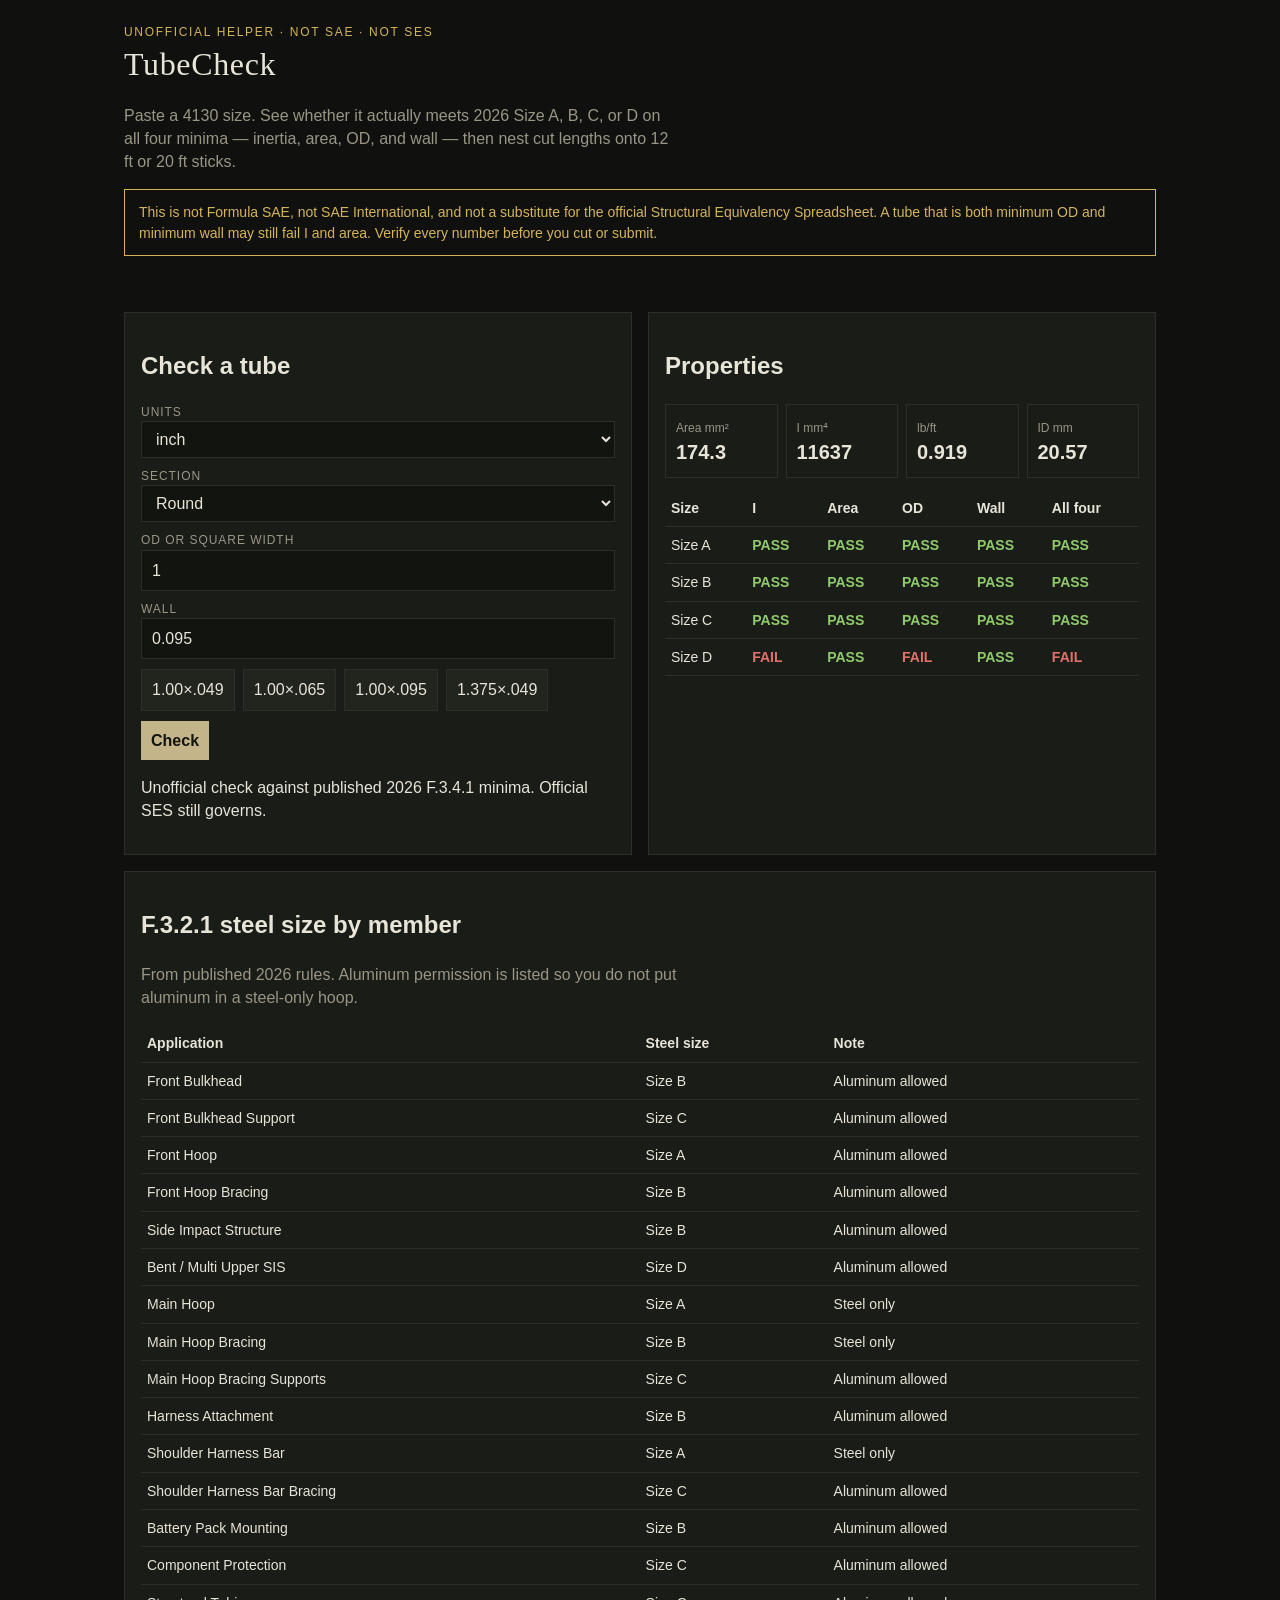
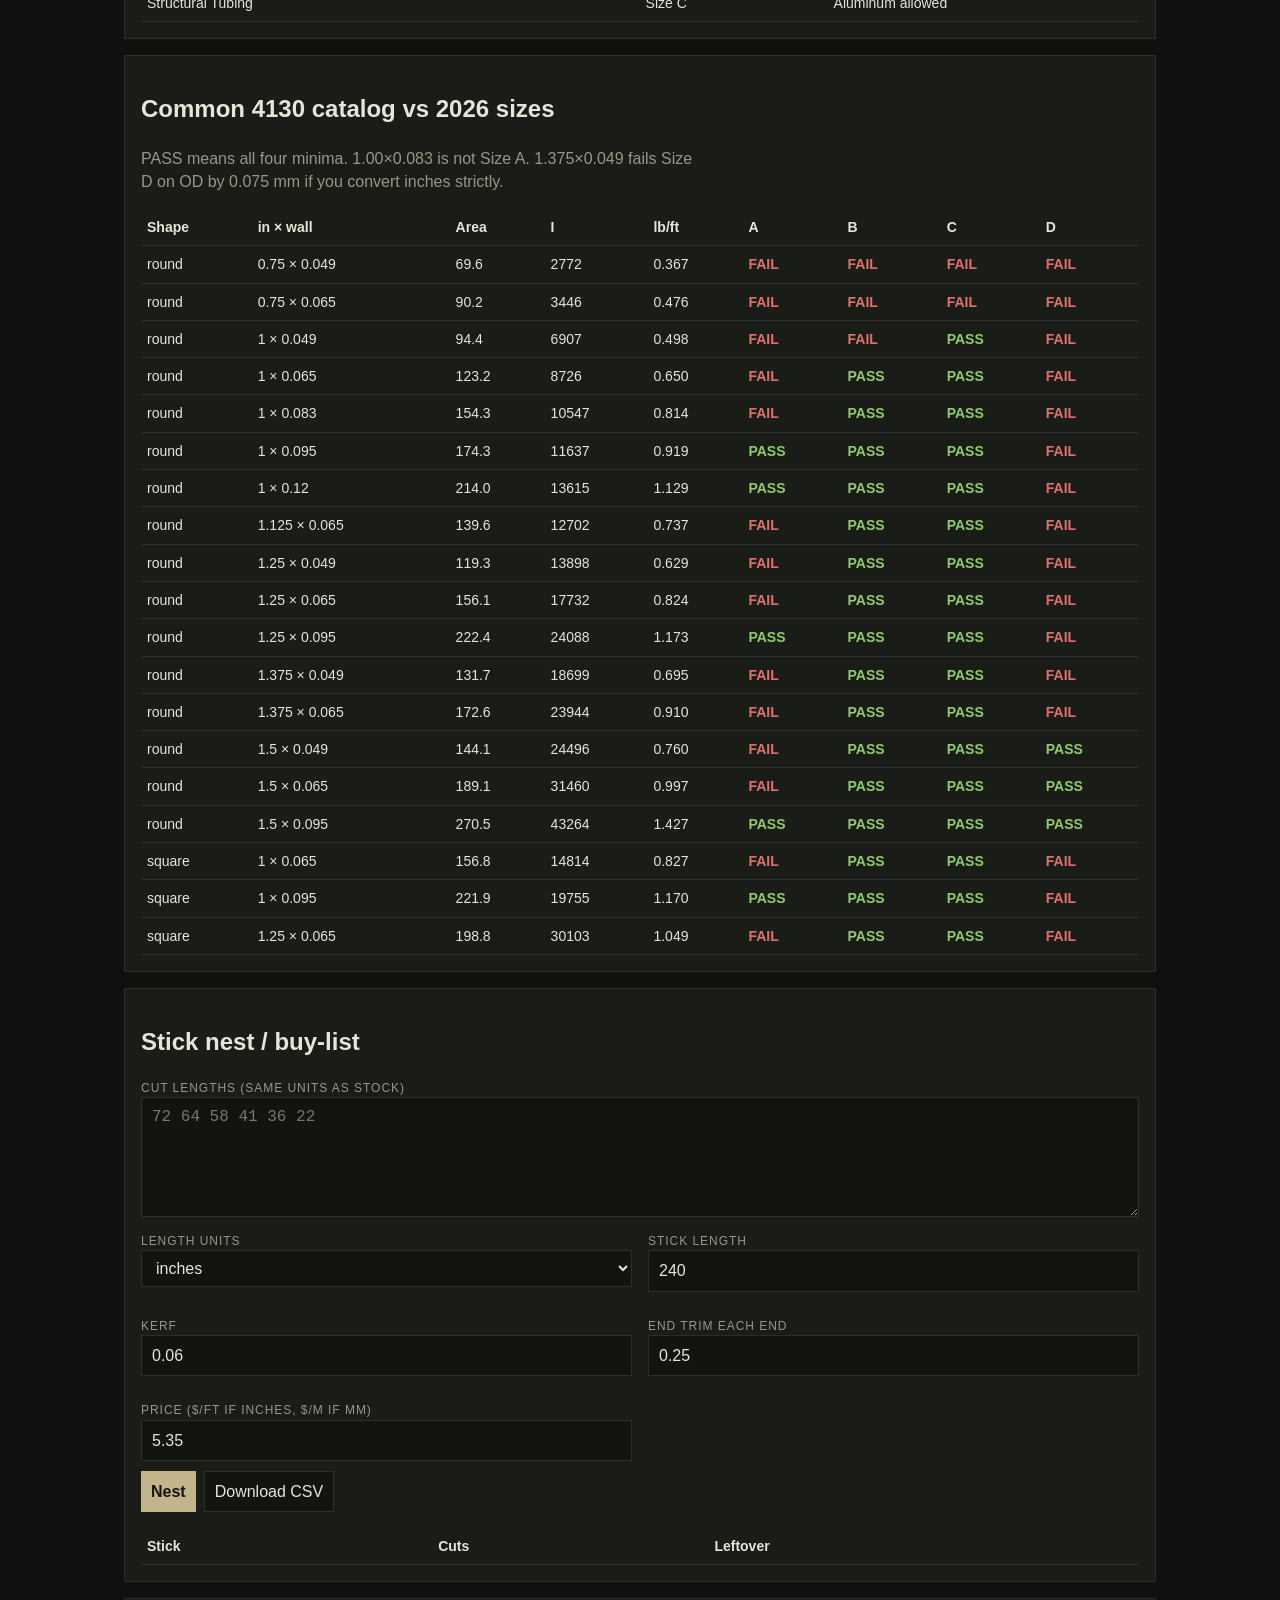
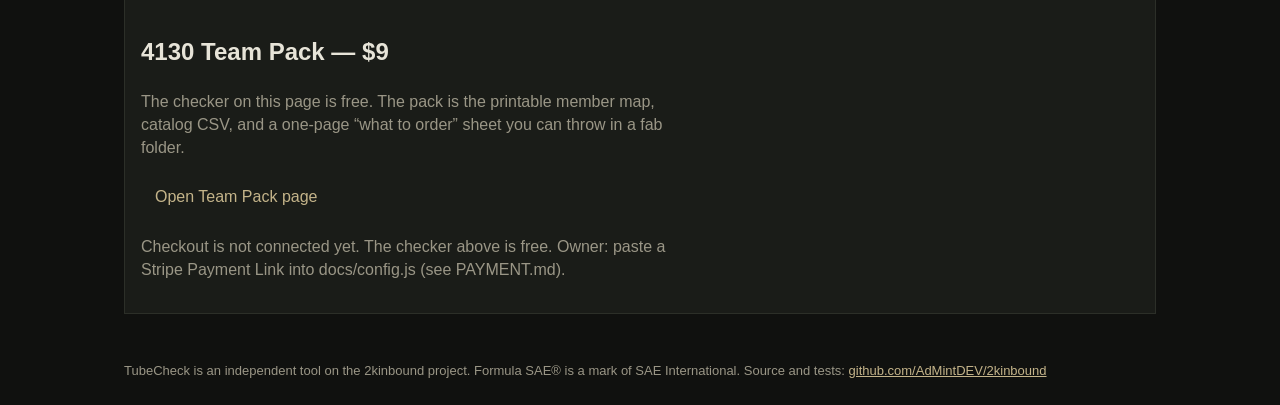
==== docs/index.html @ 3871f048 "Ship TubeCheck, a  FSAE 2026 tube checker, for the first-dollar experiment. Co-authored-by: Cursor <" ====
<!DOCTYPE html>
<html lang="en">
<head>
  <meta charset="UTF-8" />
  <meta name="viewport" content="width=device-width, initial-scale=1" />
  <title>TubeCheck — FSAE 2026 steel tube checker</title>
  <meta name="description" content="Unofficial Formula SAE 2026 F.3.4 Size A/B/C/D checker for 4130 round and square tube, plus a stick nest buy-list." />
  <link rel="stylesheet" href="./styles.css" />
</head>
<body>
  <header>
    <div class="kicker">Unofficial helper · not SAE · not SES</div>
    <h1>TubeCheck</h1>
    <p class="lede">Paste a 4130 size. See whether it actually meets 2026 Size A, B, C, or D on all four minima — inertia, area, OD, and wall — then nest cut lengths onto 12 ft or 20 ft sticks.</p>
    <div class="disclaimer">This is not Formula SAE, not SAE International, and not a substitute for the official Structural Equivalency Spreadsheet. A tube that is both minimum OD and minimum wall may still fail I and area. Verify every number before you cut or submit.</div>
  </header>
  <main>
    <div class="grid">
      <section class="panel">
        <h2>Check a tube</h2>
        <label for="units">Units</label>
        <select id="units"><option value="in">inch</option><option value="mm">mm</option></select>
        <label for="shape">Section</label>
        <select id="shape"><option value="round">Round</option><option value="square">Square</option></select>
        <label for="od">OD or square width</label>
        <input id="od" type="number" step="0.001" value="1" />
        <label for="wall">Wall</label>
        <input id="wall" type="number" step="0.001" value="0.095" />
        <div class="chips row">
          <button type="button" onclick="applyPreset(1,0.049,'round')">1.00×.049</button>
          <button type="button" onclick="applyPreset(1,0.065,'round')">1.00×.065</button>
          <button type="button" onclick="applyPreset(1,0.095,'round')">1.00×.095</button>
          <button type="button" onclick="applyPreset(1.375,0.049,'round')">1.375×.049</button>
        </div>
        <div class="row"><button class="primary" id="run" type="button">Check</button></div>
        <p id="check-status"></p>
      </section>
      <section class="panel">
        <h2>Properties</h2>
        <div class="metrics">
          <div class="metric"><span>Area mm²</span><b id="m-area">—</b></div>
          <div class="metric"><span>I mm⁴</span><b id="m-i">—</b></div>
          <div class="metric"><span>lb/ft</span><b id="m-mass">—</b></div>
          <div class="metric"><span>ID mm</span><b id="m-id">—</b></div>
        </div>
        <table>
          <thead><tr><th>Size</th><th>I</th><th>Area</th><th>OD</th><th>Wall</th><th>All four</th></tr></thead>
          <tbody id="size-rows"></tbody>
        </table>
      </section>
    </div>

    <section class="panel" style="margin-top:16px">
      <h2>F.3.2.1 steel size by member</h2>
      <p class="lede">From published 2026 rules. Aluminum permission is listed so you do not put aluminum in a steel-only hoop.</p>
      <table>
        <thead><tr><th>Application</th><th>Steel size</th><th>Note</th></tr></thead>
        <tbody id="app-rows"></tbody>
      </table>
    </section>

    <section class="panel" style="margin-top:16px">
      <h2>Common 4130 catalog vs 2026 sizes</h2>
      <p class="lede">PASS means all four minima. 1.00×0.083 is not Size A. 1.375×0.049 fails Size D on OD by 0.075 mm if you convert inches strictly.</p>
      <table>
        <thead><tr><th>Shape</th><th>in × wall</th><th>Area</th><th>I</th><th>lb/ft</th><th>A</th><th>B</th><th>C</th><th>D</th></tr></thead>
        <tbody id="cat-rows"></tbody>
      </table>
    </section>

    <section class="panel" style="margin-top:16px">
      <h2>Stick nest / buy-list</h2>
      <label for="cuts">Cut lengths (same units as stock)</label>
      <textarea id="cuts" placeholder="72 64 58 41 36 22"></textarea>
      <div class="grid">
        <div>
          <label for="nest-units">Length units</label>
          <select id="nest-units"><option value="in">inches</option><option value="mm">mm</option></select>
        </div>
        <div>
          <label for="stock">Stick length</label>
          <input id="stock" type="number" value="240" />
        </div>
        <div>
          <label for="kerf">Kerf</label>
          <input id="kerf" type="number" step="0.01" value="0.06" />
        </div>
        <div>
          <label for="trim">End trim each end</label>
          <input id="trim" type="number" step="0.01" value="0.25" />
        </div>
        <div>
          <label for="price">Price ($/ft if inches, $/m if mm)</label>
          <input id="price" type="number" step="0.01" value="5.35" />
        </div>
      </div>
      <div class="row">
        <button class="primary" id="nest-run" type="button">Nest</button>
        <button id="nest-dl" type="button">Download CSV</button>
      </div>
      <p id="nest-status"></p>
      <table>
        <thead><tr><th>Stick</th><th>Cuts</th><th>Leftover</th></tr></thead>
        <tbody id="nest-out"></tbody>
      </table>
    </section>

    <section class="panel" style="margin-top:16px">
      <h2>4130 Team Pack — $9</h2>
      <p class="lede">The checker on this page is free. The pack is the printable member map, catalog CSV, and a one-page “what to order” sheet you can throw in a fab folder.</p>
      <div class="row"><a class="primary" id="buy" href="./pack.html" style="display:inline-block;text-decoration:none;padding:10px 14px;">Open Team Pack page</a></div>
      <p id="pay-note" class="lede"></p>
    </section>
  </main>
  <footer>
    TubeCheck is an independent tool on the 2kinbound project. Formula SAE® is a mark of SAE International. Source and tests: <a href="https://github.com/AdMintDEV/2kinbound">github.com/AdMintDEV/2kinbound</a>
  </footer>
  <script src="./config.js"></script>
  <script src="./app.js"></script>
</body>
</html>
---- docs/styles.css ----
:root {
  --bg: #10110f;
  --panel: #1a1c18;
  --ink: #e7e4d8;
  --muted: #9a9686;
  --line: #2c2f28;
  --go: #8fca6b;
  --stop: #e0716a;
  --warn: #d4b45a;
  --accent: #c4b48a;
}
* { box-sizing: border-box; }
html, body { margin: 0; background: var(--bg); color: var(--ink); font-family: "Segoe UI", Corbel, sans-serif; }
body { line-height: 1.45; }
a { color: var(--accent); }
header, main, footer { max-width: 1080px; margin: 0 auto; padding: 24px; }
header h1 { font-family: "Iowan Old Style", Georgia, serif; font-weight: 500; margin: 0 0 8px; letter-spacing: 0.02em; }
.kicker { color: var(--warn); font-size: 12px; letter-spacing: 0.14em; text-transform: uppercase; }
.lede { color: var(--muted); max-width: 62ch; }
.disclaimer {
  border: 1px solid var(--warn);
  color: var(--warn);
  padding: 12px 14px;
  margin: 16px 0 8px;
  font-size: 14px;
}
.grid { display: grid; grid-template-columns: 1fr 1fr; gap: 16px; }
.panel { background: var(--panel); border: 1px solid var(--line); padding: 16px; }
label { display: block; font-size: 12px; color: var(--muted); text-transform: uppercase; letter-spacing: 0.08em; margin-top: 10px; }
input, select, textarea, button {
  font: inherit; color: var(--ink); background: #121410; border: 1px solid var(--line); padding: 8px 10px; width: 100%;
}
textarea { min-height: 120px; font-family: Consolas, "Courier New", monospace; }
.row { display: flex; gap: 8px; flex-wrap: wrap; margin-top: 10px; }
.row button, .chips button { width: auto; cursor: pointer; }
button.primary { background: var(--accent); color: #14140f; font-weight: 700; border: 0; }
.chips button { background: #22241e; }
table { width: 100%; border-collapse: collapse; font-variant-numeric: tabular-nums; }
th, td { text-align: left; padding: 8px 6px; border-bottom: 1px solid var(--line); font-size: 14px; }
.pass { color: var(--go); font-weight: 700; }
.fail { color: var(--stop); font-weight: 700; }
.metrics { display: grid; grid-template-columns: repeat(4, 1fr); gap: 8px; margin: 12px 0; }
.metric { border: 1px solid var(--line); padding: 10px; }
.metric b { display: block; font-size: 20px; }
.metric span { color: var(--muted); font-size: 12px; }
#status { min-height: 1.4em; color: var(--muted); margin-top: 8px; }
footer { color: var(--muted); font-size: 13px; }
@media (max-width: 800px) {
  .grid, .metrics { grid-template-columns: 1fr 1fr; }
}
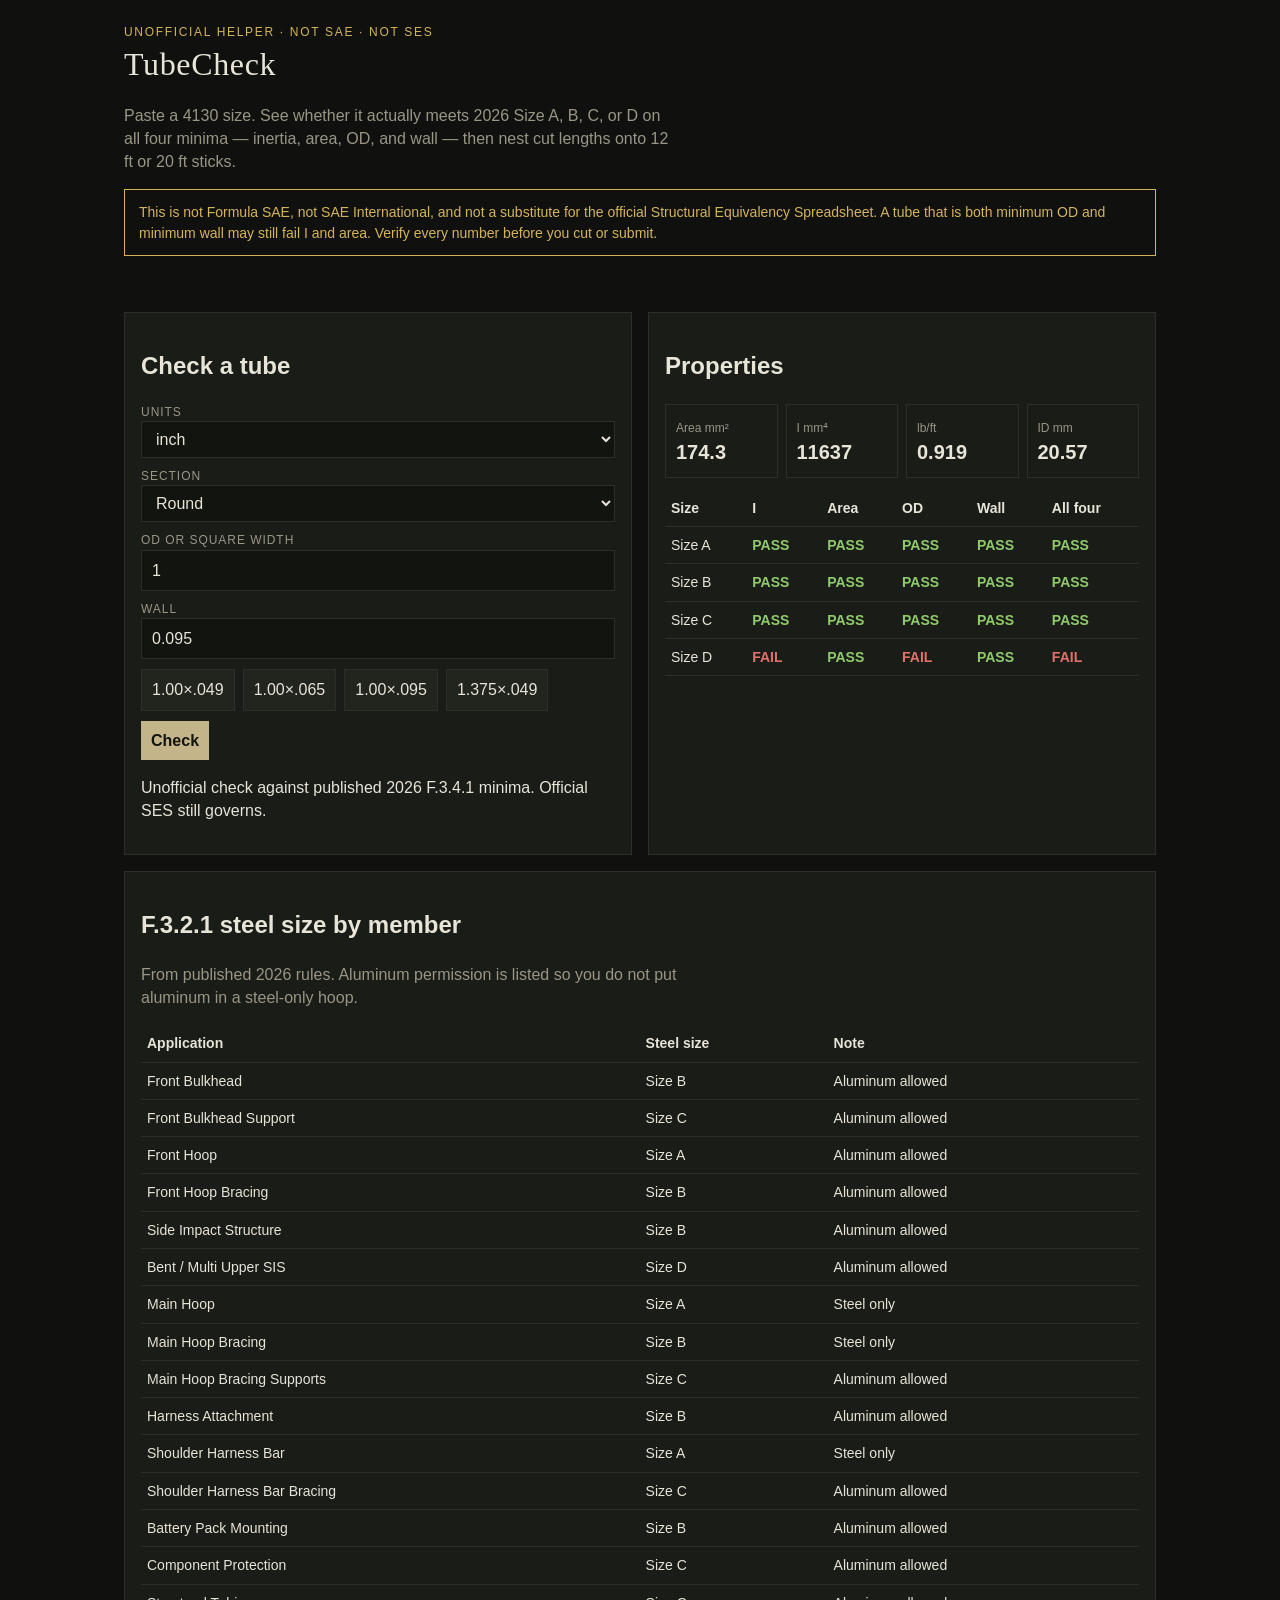
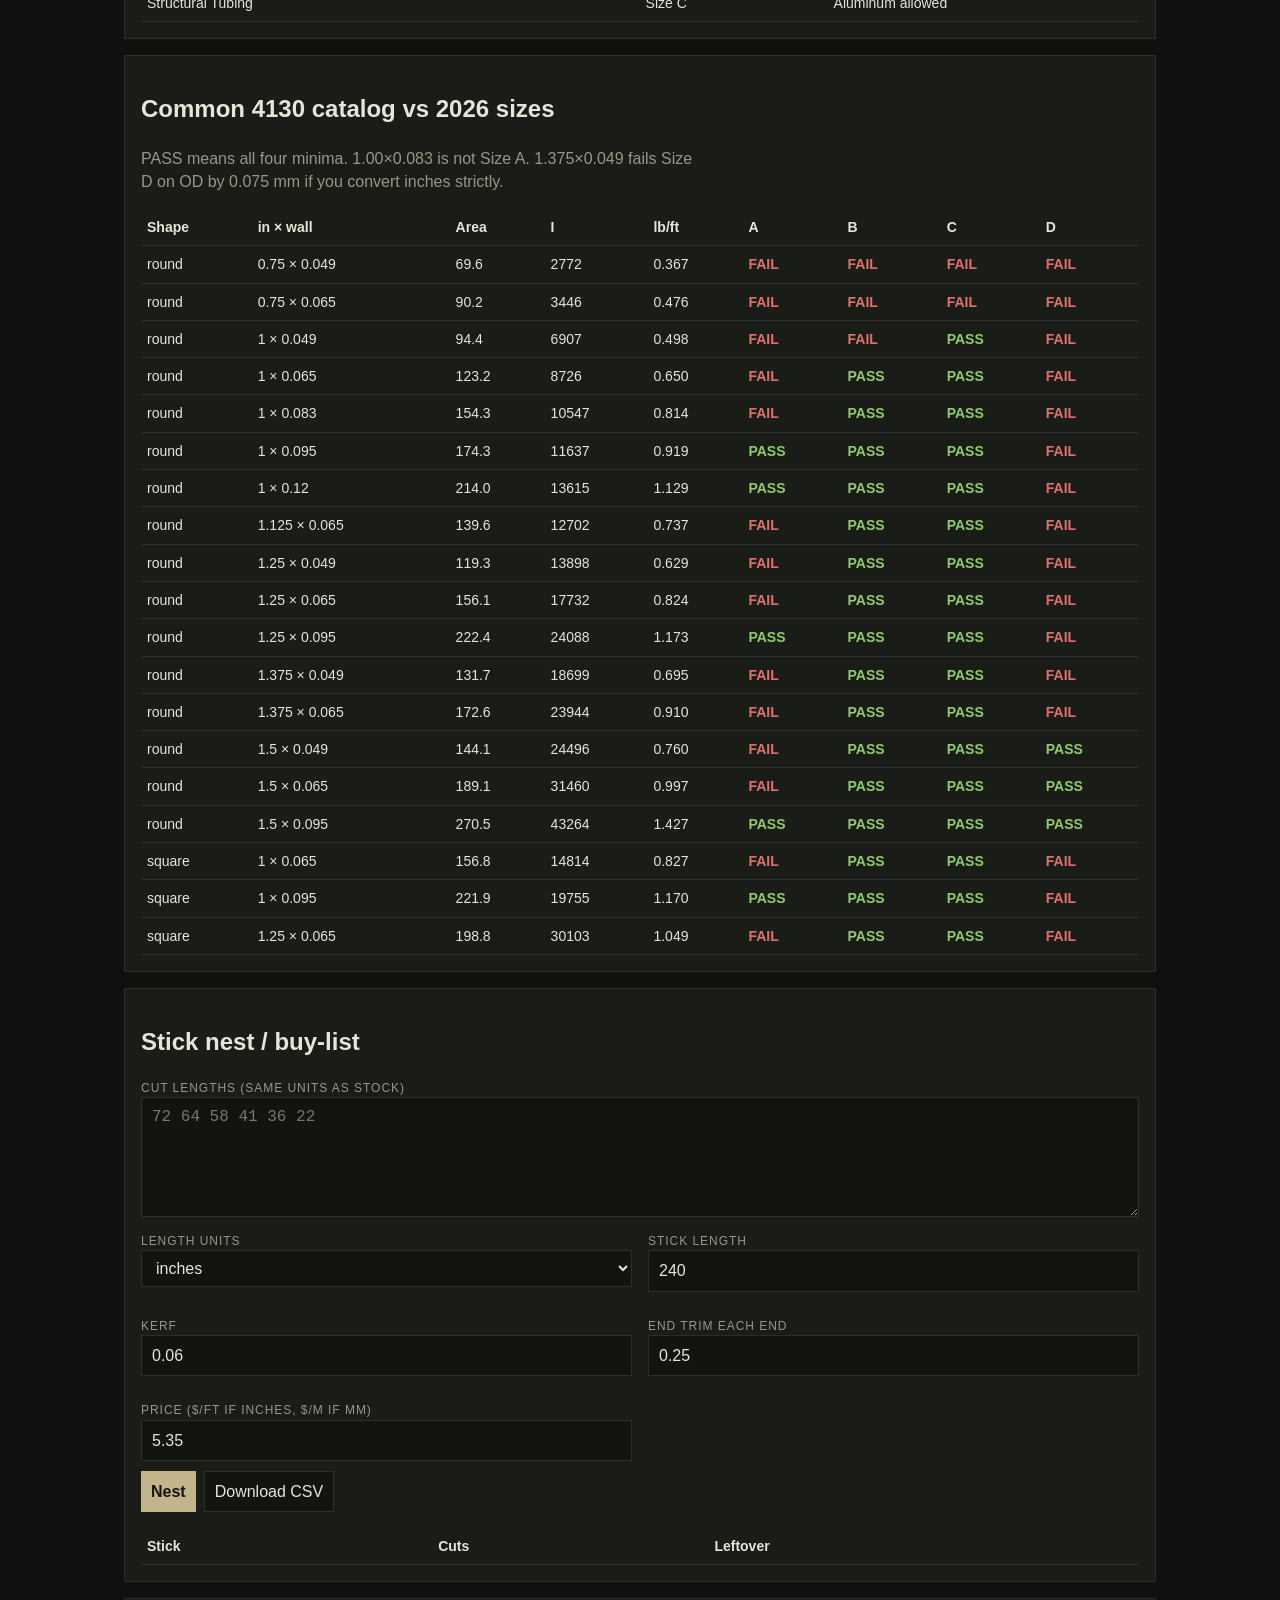
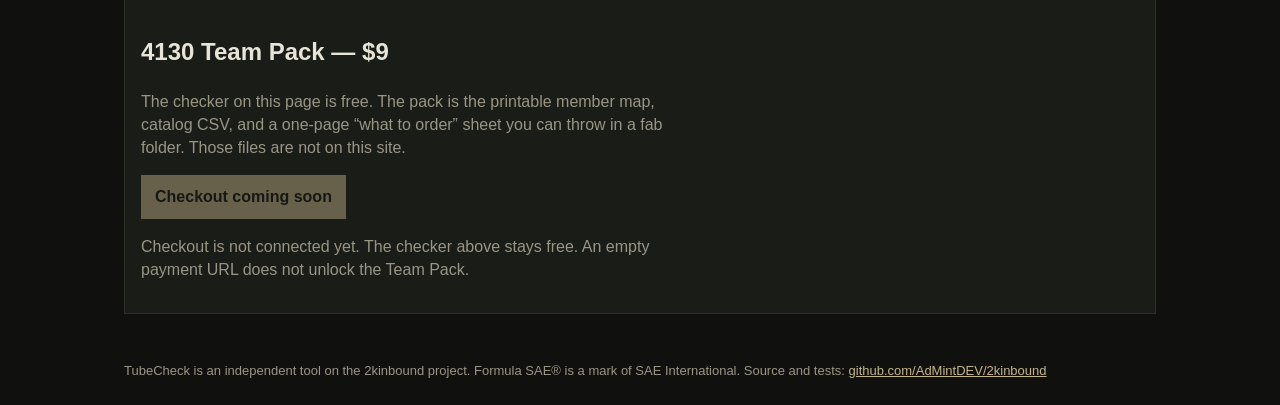
==== commit e0c63ebf: "fix(T8): keep Team Pack off public Pages until checkout exists Move the full 4130 catalog out of the" ====
--- a/docs/index.html
+++ b/docs/index.html
@@ -107,8 +107,8 @@
 
     <section class="panel" style="margin-top:16px">
       <h2>4130 Team Pack — $9</h2>
-      <p class="lede">The checker on this page is free. The pack is the printable member map, catalog CSV, and a one-page “what to order” sheet you can throw in a fab folder.</p>
-      <div class="row"><a class="primary" id="buy" href="./pack.html" style="display:inline-block;text-decoration:none;padding:10px 14px;">Open Team Pack page</a></div>
+      <p class="lede">The checker on this page is free. The pack is the printable member map, catalog CSV, and a one-page “what to order” sheet you can throw in a fab folder. Those files are not on this site.</p>
+      <div class="row"><a class="primary disabled" id="buy" aria-disabled="true" style="display:inline-block;text-decoration:none;padding:10px 14px;">Checkout coming soon</a></div>
       <p id="pay-note" class="lede"></p>
     </section>
   </main>
--- a/docs/styles.css
+++ b/docs/styles.css
@@ -33,7 +33,12 @@
 textarea { min-height: 120px; font-family: Consolas, "Courier New", monospace; }
 .row { display: flex; gap: 8px; flex-wrap: wrap; margin-top: 10px; }
 .row button, .chips button { width: auto; cursor: pointer; }
-button.primary { background: var(--accent); color: #14140f; font-weight: 700; border: 0; }
+button.primary, a.primary { background: var(--accent); color: #14140f; font-weight: 700; border: 0; }
+a.primary.disabled, a.primary[aria-disabled="true"] {
+  opacity: 0.45;
+  cursor: not-allowed;
+  pointer-events: none;
+}
 .chips button { background: #22241e; }
 table { width: 100%; border-collapse: collapse; font-variant-numeric: tabular-nums; }
 th, td { text-align: left; padding: 8px 6px; border-bottom: 1px solid var(--line); font-size: 14px; }
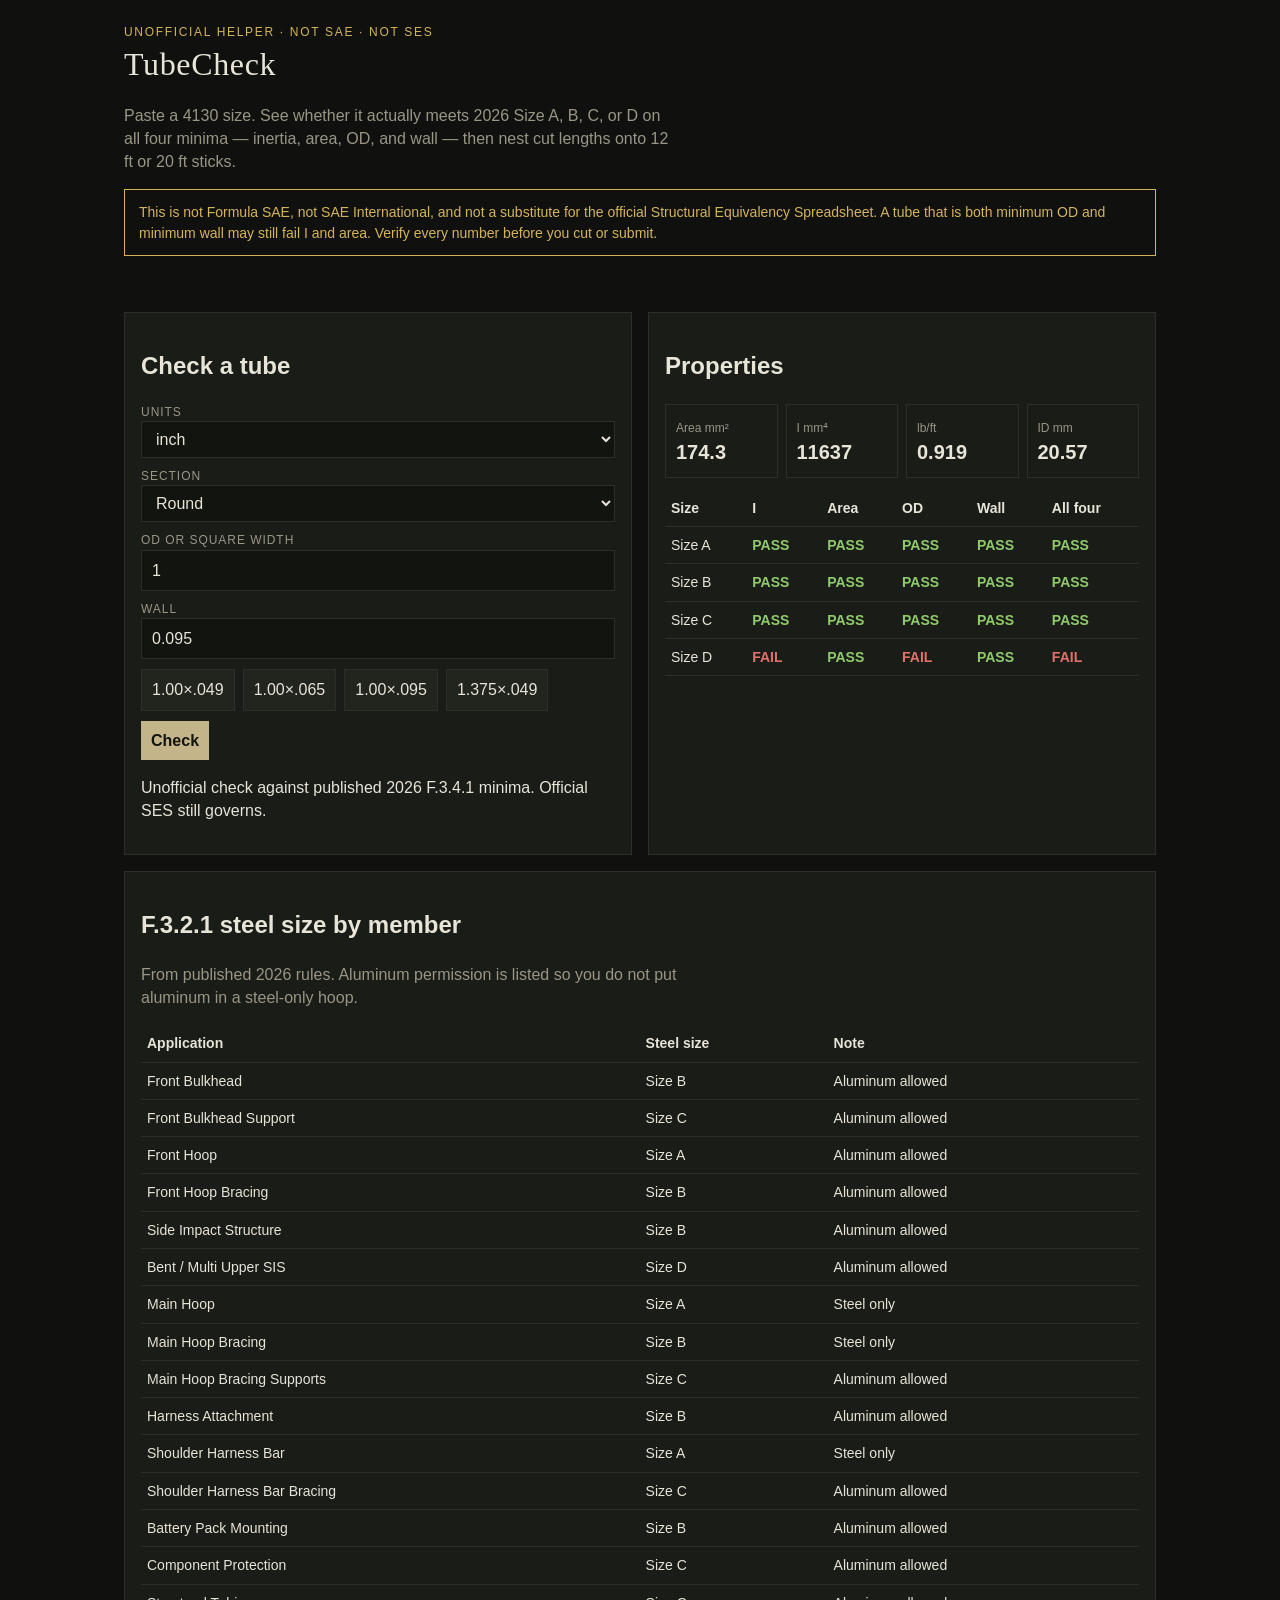
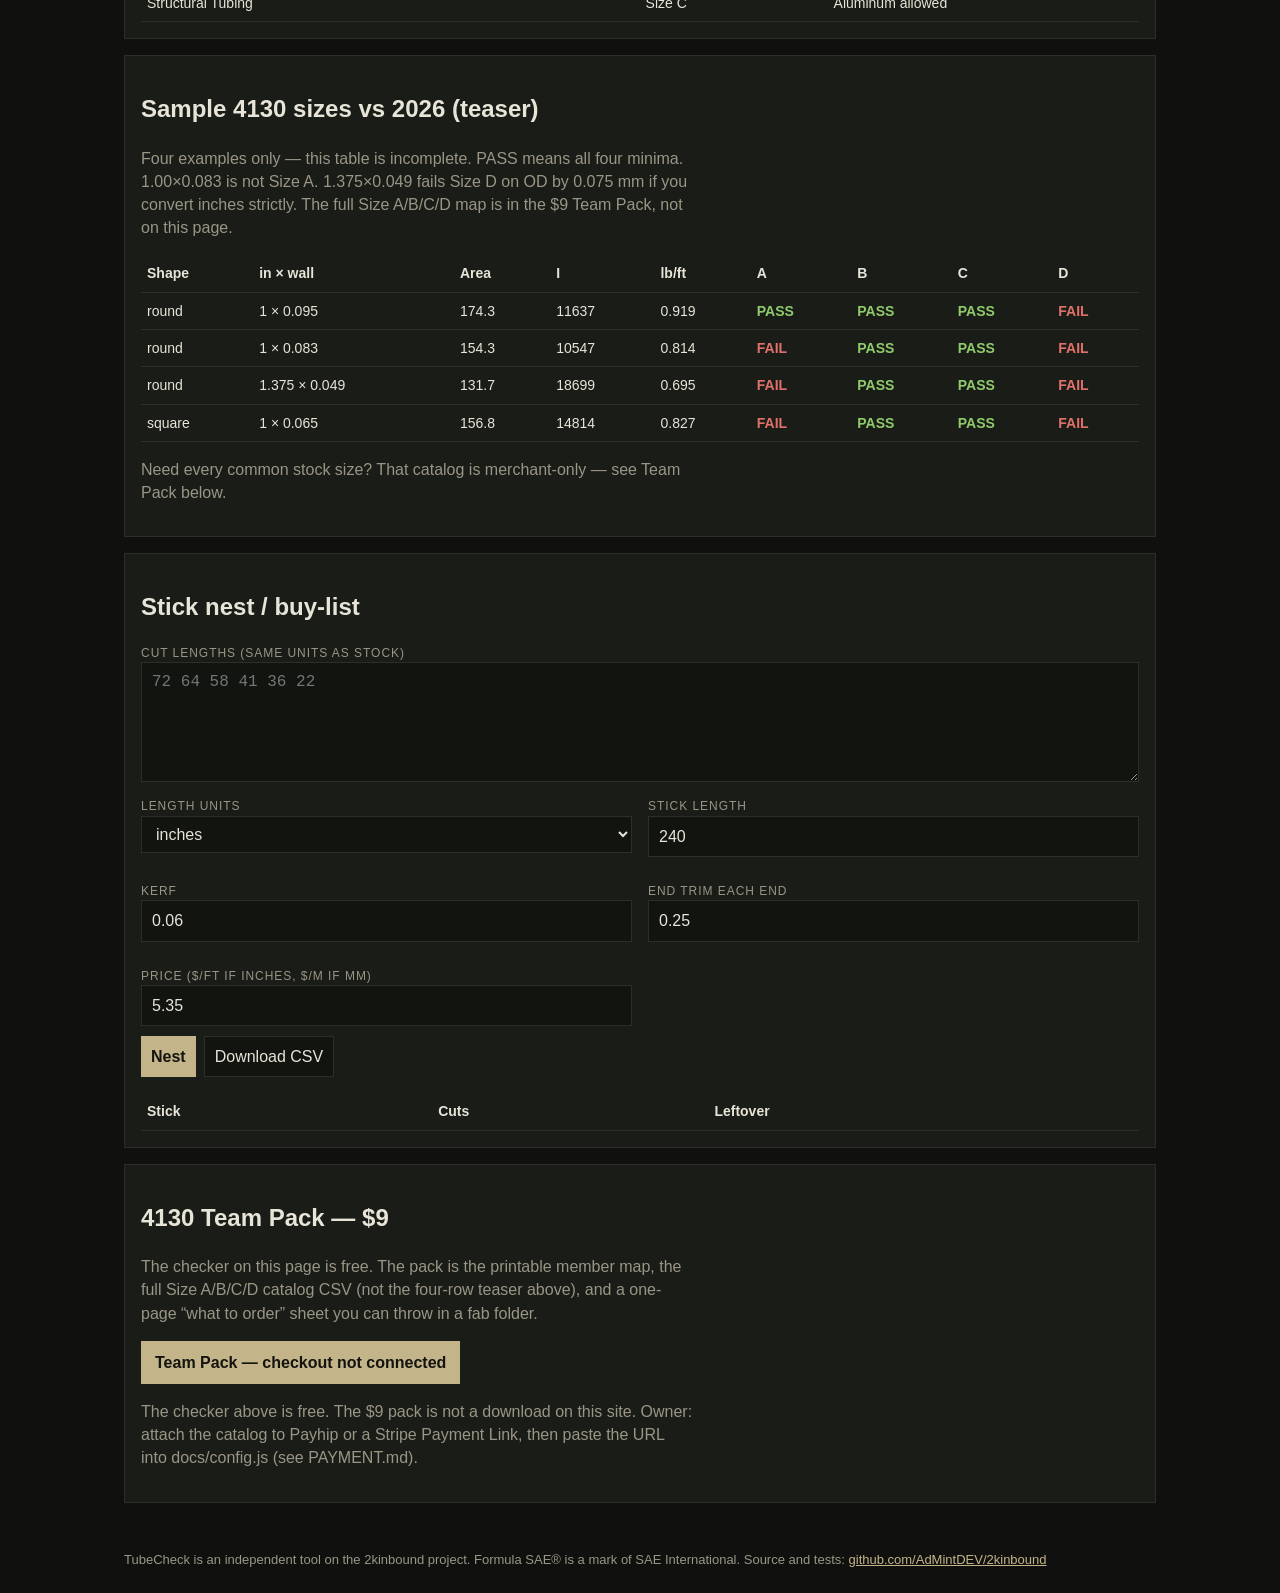
==== commit 502e757d: "fix: teaser-only free CATALOG so $9 Team Pack keeps WTP Replace the full on-page Size A/B/C/D table " ====
--- a/docs/index.html
+++ b/docs/index.html
@@ -60,12 +60,13 @@
     </section>
 
     <section class="panel" style="margin-top:16px">
-      <h2>Common 4130 catalog vs 2026 sizes</h2>
-      <p class="lede">PASS means all four minima. 1.00×0.083 is not Size A. 1.375×0.049 fails Size D on OD by 0.075 mm if you convert inches strictly.</p>
+      <h2>Sample 4130 sizes vs 2026 (teaser)</h2>
+      <p class="lede">Four examples only — this table is incomplete. PASS means all four minima. 1.00×0.083 is not Size A. 1.375×0.049 fails Size D on OD by 0.075 mm if you convert inches strictly. The full Size A/B/C/D map is in the $9 Team Pack, not on this page.</p>
       <table>
         <thead><tr><th>Shape</th><th>in × wall</th><th>Area</th><th>I</th><th>lb/ft</th><th>A</th><th>B</th><th>C</th><th>D</th></tr></thead>
         <tbody id="cat-rows"></tbody>
       </table>
+      <p class="lede">Need every common stock size? That catalog is merchant-only — see Team Pack below.</p>
     </section>
 
     <section class="panel" style="margin-top:16px">
@@ -107,8 +108,8 @@
 
     <section class="panel" style="margin-top:16px">
       <h2>4130 Team Pack — $9</h2>
-      <p class="lede">The checker on this page is free. The pack is the printable member map, catalog CSV, and a one-page “what to order” sheet you can throw in a fab folder. Those files are not on this site.</p>
-      <div class="row"><a class="primary disabled" id="buy" aria-disabled="true" style="display:inline-block;text-decoration:none;padding:10px 14px;">Checkout coming soon</a></div>
+      <p class="lede">The checker on this page is free. The pack is the printable member map, the full Size A/B/C/D catalog CSV (not the four-row teaser above), and a one-page “what to order” sheet you can throw in a fab folder.</p>
+      <div class="row"><a class="primary" id="buy" href="./pack.html" style="display:inline-block;text-decoration:none;padding:10px 14px;">Open Team Pack page</a></div>
       <p id="pay-note" class="lede"></p>
     </section>
   </main>
--- a/docs/styles.css
+++ b/docs/styles.css
@@ -34,11 +34,6 @@
 .row { display: flex; gap: 8px; flex-wrap: wrap; margin-top: 10px; }
 .row button, .chips button { width: auto; cursor: pointer; }
 button.primary, a.primary { background: var(--accent); color: #14140f; font-weight: 700; border: 0; }
-a.primary.disabled, a.primary[aria-disabled="true"] {
-  opacity: 0.45;
-  cursor: not-allowed;
-  pointer-events: none;
-}
 .chips button { background: #22241e; }
 table { width: 100%; border-collapse: collapse; font-variant-numeric: tabular-nums; }
 th, td { text-align: left; padding: 8px 6px; border-bottom: 1px solid var(--line); font-size: 14px; }
